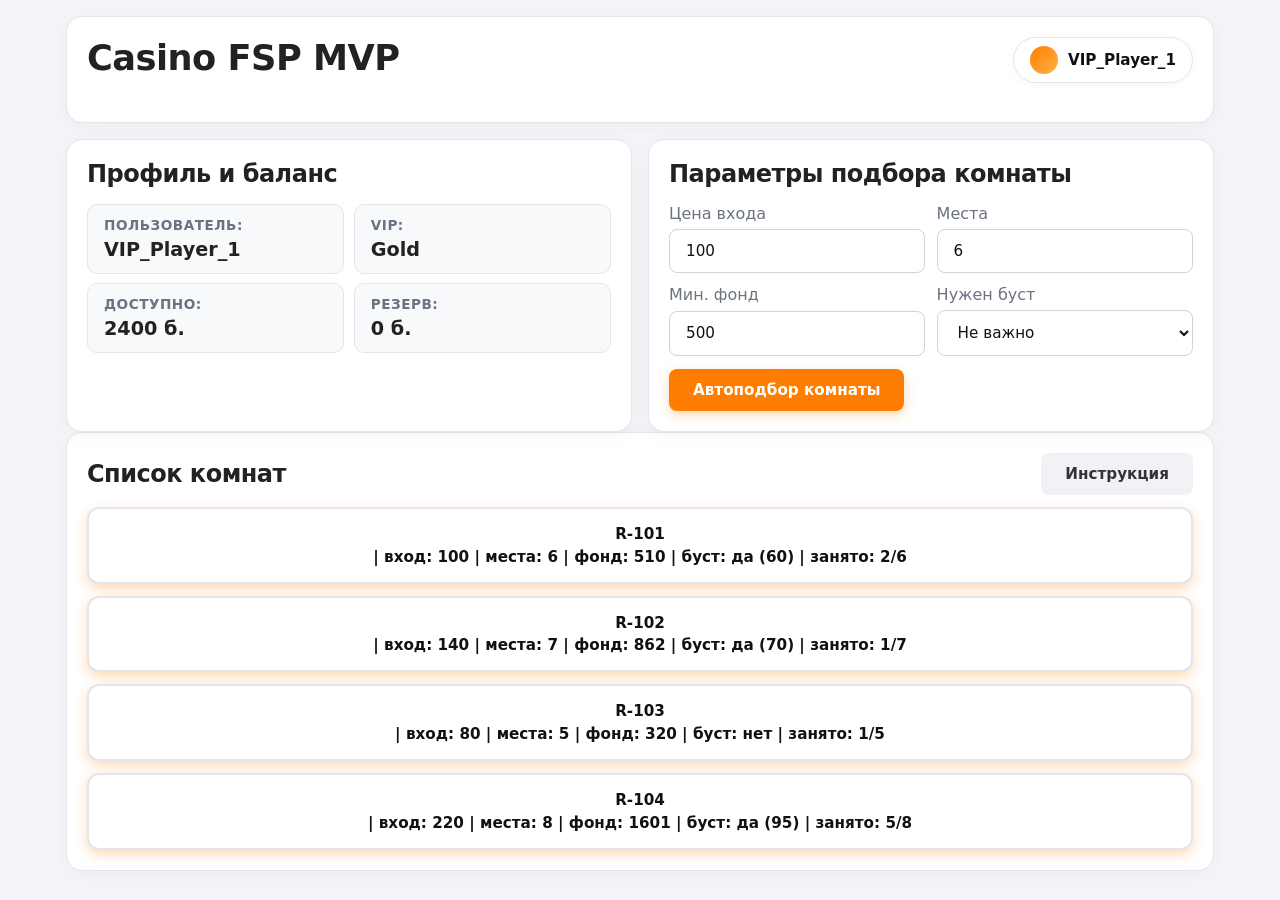
==== FSP-backend-casino/backend/casino-app/src/main/resources/static/bank/index.html @ 6788c8eb "Initial import: FSP casino monorepo (Spring Boot, Opencase, Mountain, Bank) - Root README, LICENSE (" ====
<!doctype html>
<html lang="ru">
  <head>
    <meta charset="UTF-8" />
    <meta name="viewport" content="width=device-width, initial-scale=1.0" />
    <title>Casino FSP MVP</title>
    <script type="module" crossorigin src="./assets/index-Bl8APTyw.js"></script>
    <link rel="stylesheet" crossorigin href="./assets/index-BmcMRGzD.css">
  </head>
  <body>
    <div id="root"></div>
  </body>
</html>
---- FSP-backend-casino/backend/casino-app/src/main/resources/static/bank/assets/index-BmcMRGzD.css ----
*{box-sizing:border-box}body{margin:0}#root{min-height:100svh}
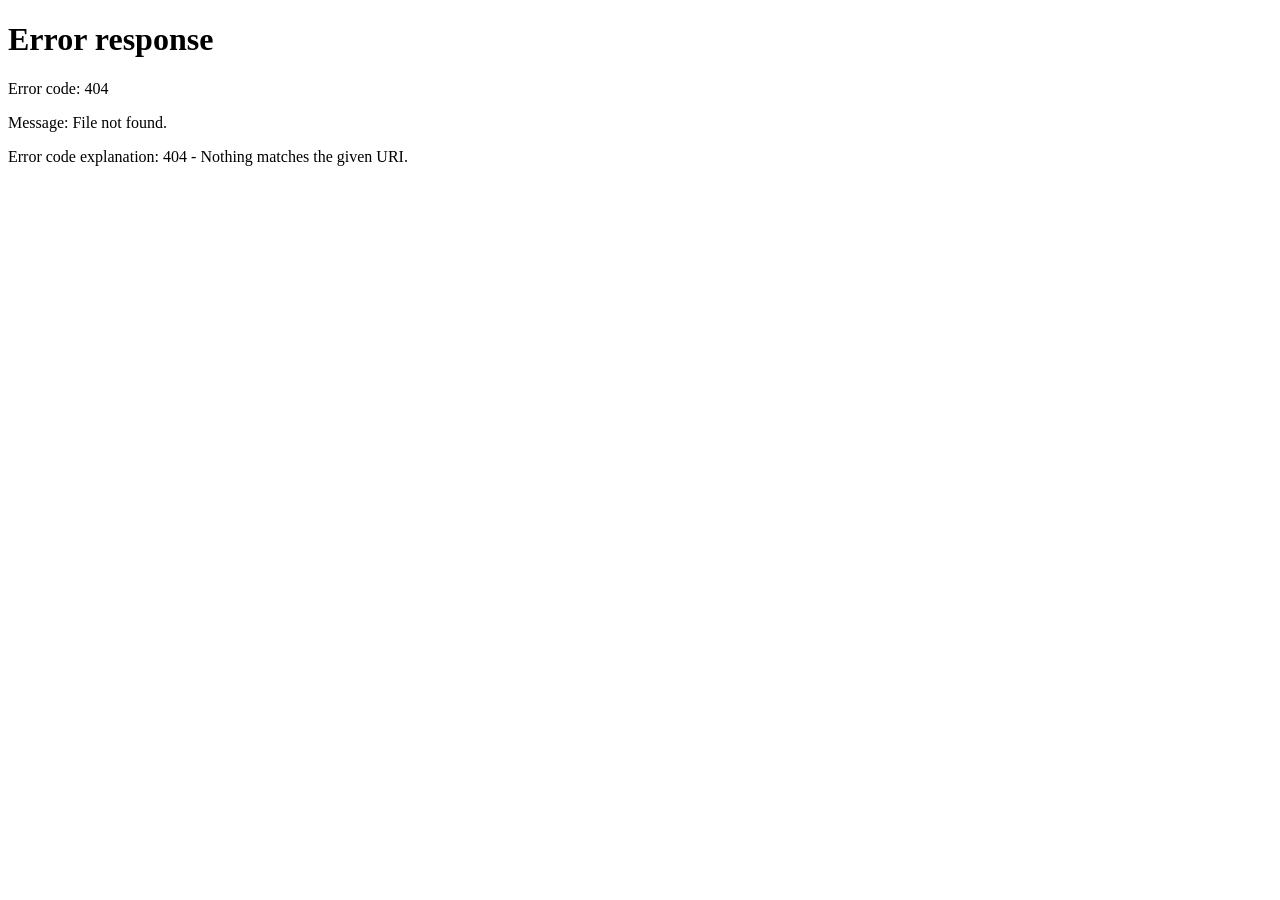
==== commit 9a1956dc: "feat: auth/session fixes, static assets, and deployment docs - JOIN FETCH for active room (LazyIniti" ====
--- a/FSP-backend-casino/backend/casino-app/src/main/resources/static/bank/index.html
+++ b/FSP-backend-casino/backend/casino-app/src/main/resources/static/bank/index.html
@@ -4,7 +4,7 @@
     <meta charset="UTF-8" />
     <meta name="viewport" content="width=device-width, initial-scale=1.0" />
     <title>Casino FSP MVP</title>
-    <script type="module" crossorigin src="./assets/index-Bl8APTyw.js"></script>
+    <script type="module" crossorigin src="./assets/index-ChwmWqLu.js"></script>
     <link rel="stylesheet" crossorigin href="./assets/index-BmcMRGzD.css">
   </head>
   <body>
